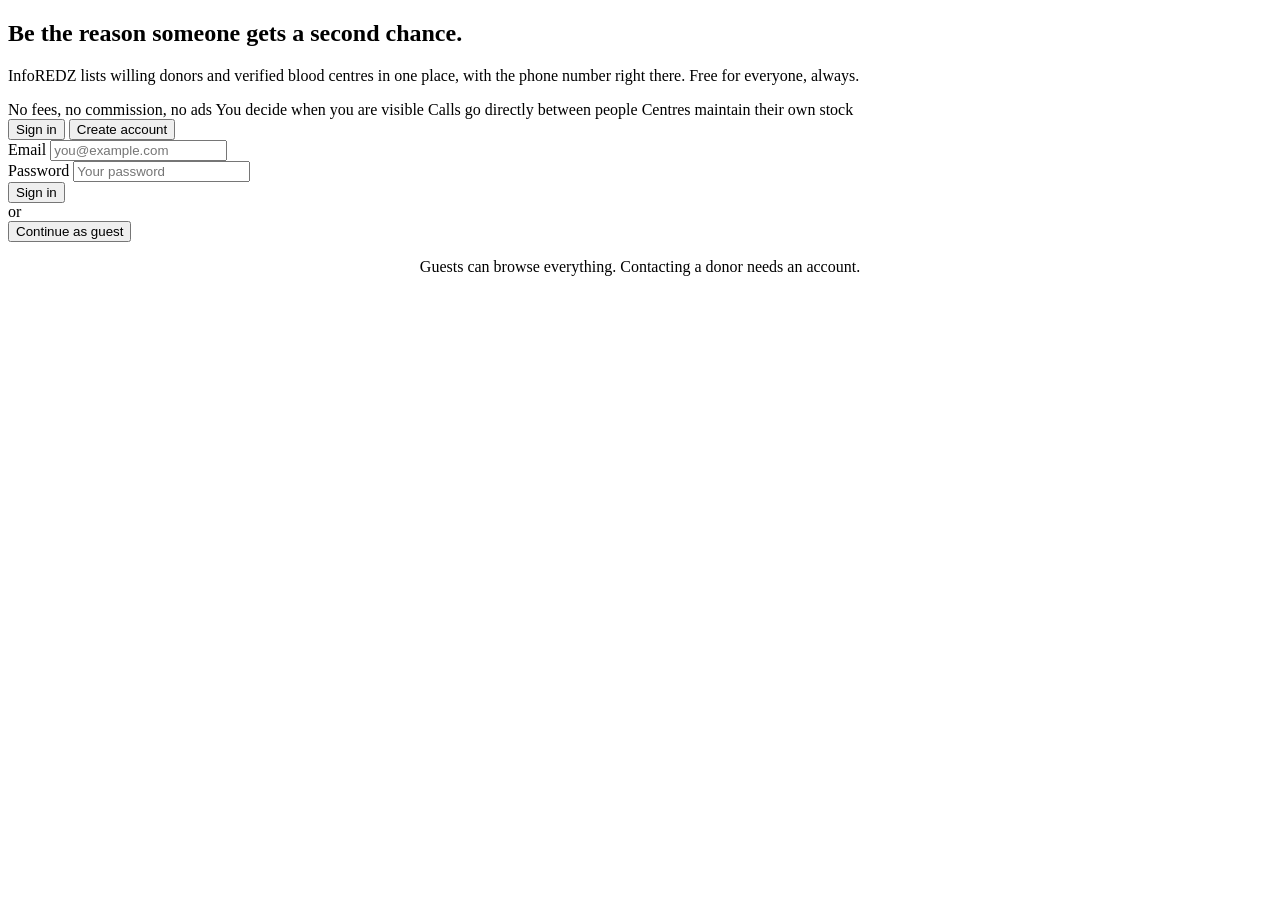
==== auth.html @ 93af7ad4 "Update auth.html" ====
<!doctype html>
<html lang="en">
<head>
  <meta charset="utf-8">
  <meta name="viewport" content="width=device-width, initial-scale=1, viewport-fit=cover">
  <meta name="theme-color" content="#CC0000">
  <link rel="preconnect" href="https://fonts.googleapis.com">
  <link rel="preconnect" href="https://fonts.gstatic.com" crossorigin>
  <link href="https://fonts.googleapis.com/css2?family=Poppins:wght@400;600;700;800;900&display=swap" rel="stylesheet">
  <link rel="stylesheet" href="style.css">
  <title>Sign in · InfoREDZ</title>
</head>
<body data-page="auth">

  <header class="site-header" id="siteHeader"></header>

  <main class="auth-grid">

    <aside class="auth-aside">
      <h1>Be the reason someone gets a second chance.</h1>
      <p>InfoREDZ lists willing donors and verified blood centres in one place, with the phone number right there. Free for everyone, always.</p>
      <div class="legend">
        <span><i style="background:#fff"></i>No fees, no commission, no ads</span>
        <span><i style="background:#fff"></i>You decide when you are visible</span>
        <span><i style="background:#fff"></i>Calls go directly between people</span>
        <span><i style="background:#fff"></i>Centres maintain their own stock</span>
      </div>
    </aside>

    <div class="auth-pane">
      <div class="auth-pane__inner">

        <div class="tabs" role="tablist">
          <button class="tabs__btn is-on" data-tab="login" role="tab">Sign in</button>
          <button class="tabs__btn" data-tab="register" role="tab">Create account</button>
        </div>

        <!-- ===== LOGIN ===== -->
        <section id="loginPane">
         

          <form id="loginForm" novalidate>
            <div class="field">
              <label for="loginEmail">Email</label>
              <input id="loginEmail" class="input" type="email" autocomplete="email" placeholder="you@example.com">
            </div>
            <div class="field">
              <label for="loginPassword">Password</label>
              <input id="loginPassword" class="input" type="password" autocomplete="current-password" placeholder="Your password">
            </div>
            <button class="btn btn--primary btn--block" type="submit">Sign in</button>
          </form>

          <div class="divider-or">or</div>
          <button class="btn btn--ghost btn--block" id="guestBtn">Continue as guest</button>
          <p class="hint" style="text-align:center">Guests can browse everything. Contacting a donor needs an account.</p>
        </section>

        <!-- ===== REGISTER ===== -->
        <section id="registerPane" hidden>
          <form id="registerForm" novalidate>
            <div class="role-picker">
              <button type="button" class="role-opt is-on" data-role="donor">
                <svg viewBox="0 0 24 24" width="26" height="26"><path fill="currentColor" d="M12 3s5.5 6 5.5 10a5.5 5.5 0 1 1-11 0C6.5 9 12 3 12 3z"/></svg>
                <div>I want to donate</div>
              </button>
              <button type="button" class="role-opt" data-role="blood_bank">
                <svg viewBox="0 0 24 24" width="26" height="26"><path fill="currentColor" d="M4 21V8l8-5 8 5v13h-6v-5h-4v5H4zm7-11h2v2h2v2h-2v2h-2v-2H9v-2h2v-2z"/></svg>
                <div>We are a centre</div>
              </button>
            </div>

            <div class="field">
              <label for="regName" id="regNameLabel">Full name</label>
              <input id="regName" class="input" autocomplete="name" placeholder="As it should appear on your card">
            </div>
            <div class="field">
              <label for="regEmail">Email</label>
              <input id="regEmail" class="input" type="email" autocomplete="email" placeholder="you@example.com">
            </div>
            <div class="field">
              <label for="regPassword">Password</label>
              <input id="regPassword" class="input" type="password" autocomplete="new-password" placeholder="At least 6 characters">
            </div>

            <div class="field" id="cityWrap" style="position:relative">
              <label for="regCity">City</label>
              <input id="regCity" class="input" placeholder="Start typing — Guntur, Vijayawada…" autocomplete="off">
              <p class="hint">Pick a suggestion or use your location so your pin lands in the right place.</p>
            </div>
            <button type="button" class="btn btn--ghost btn--block" id="gpsBtn" style="margin-bottom:16px">Use my location</button>

            <div id="donorFields">
              <div class="field-row">
                <div class="field">
                  <label for="regGroup">Blood group</label>
                  <select id="regGroup" class="input">
                    <option value="">Select</option>
                    <option>O+</option><option>O-</option><option>A+</option><option>A-</option>
                    <option>B+</option><option>B-</option><option>AB+</option><option>AB-</option>
                  </select>
                </div>
                <div class="field">
                  <label for="regGender">Gender</label>
                  <select id="regGender" class="input"><option>Male</option><option>Female</option><option>Other</option></select>
                </div>
              </div>
              <div class="field-row">
                <div class="field"><label for="regAge">Age</label><input id="regAge" class="input" type="number" min="18" max="65" placeholder="18-65"></div>
                <div class="field"><label for="regWeight">Weight (kg)</label><input id="regWeight" class="input" type="number" min="45" placeholder="50+"></div>
              </div>
              <div class="field">
                <label for="regLast">Last donated</label>
                <select id="regLast" class="input">
                  <option>Never</option><option>Less than 3 months ago</option>
                  <option>3-6 months ago</option><option>More than 6 months ago</option>
                </select>
              </div>
              <div class="field">
                <label for="regPhone">Phone number</label>
                <input id="regPhone" class="input" inputmode="numeric" autocomplete="tel" placeholder="10-digit mobile">
                <p class="hint">This is the number people will call. It is only shown to signed-in users.</p>
              </div>
            </div>

            <div id="bankFields" hidden>
              <div class="field"><label for="regBankName">Centre name</label><input id="regBankName" class="input" placeholder="Registered name of the blood bank"></div>
              <div class="field"><label for="regBankAddress">Address</label><textarea id="regBankAddress" class="input" placeholder="Street, landmark"></textarea></div>
              <div class="field-row">
                <div class="field"><label for="regBankPhone">Phone</label><input id="regBankPhone" class="input" inputmode="numeric" placeholder="Landline or mobile"></div>
                <div class="field"><label for="regTiming">Timing</label><input id="regTiming" class="input" placeholder="9 AM - 9 PM"></div>
              </div>
            </div>

            <label class="check"><input type="checkbox" id="regTerms">
              <span>I agree to the terms of use and privacy policy, and confirm the details above are correct.</span></label>

            <button class="btn btn--primary btn--block" type="submit">Create account</button>
          </form>
        </section>

      </div>
    </div>
  </main>

  <script src="core.js"></script>
  <script src="pages.js"></script>
</body>
</html>
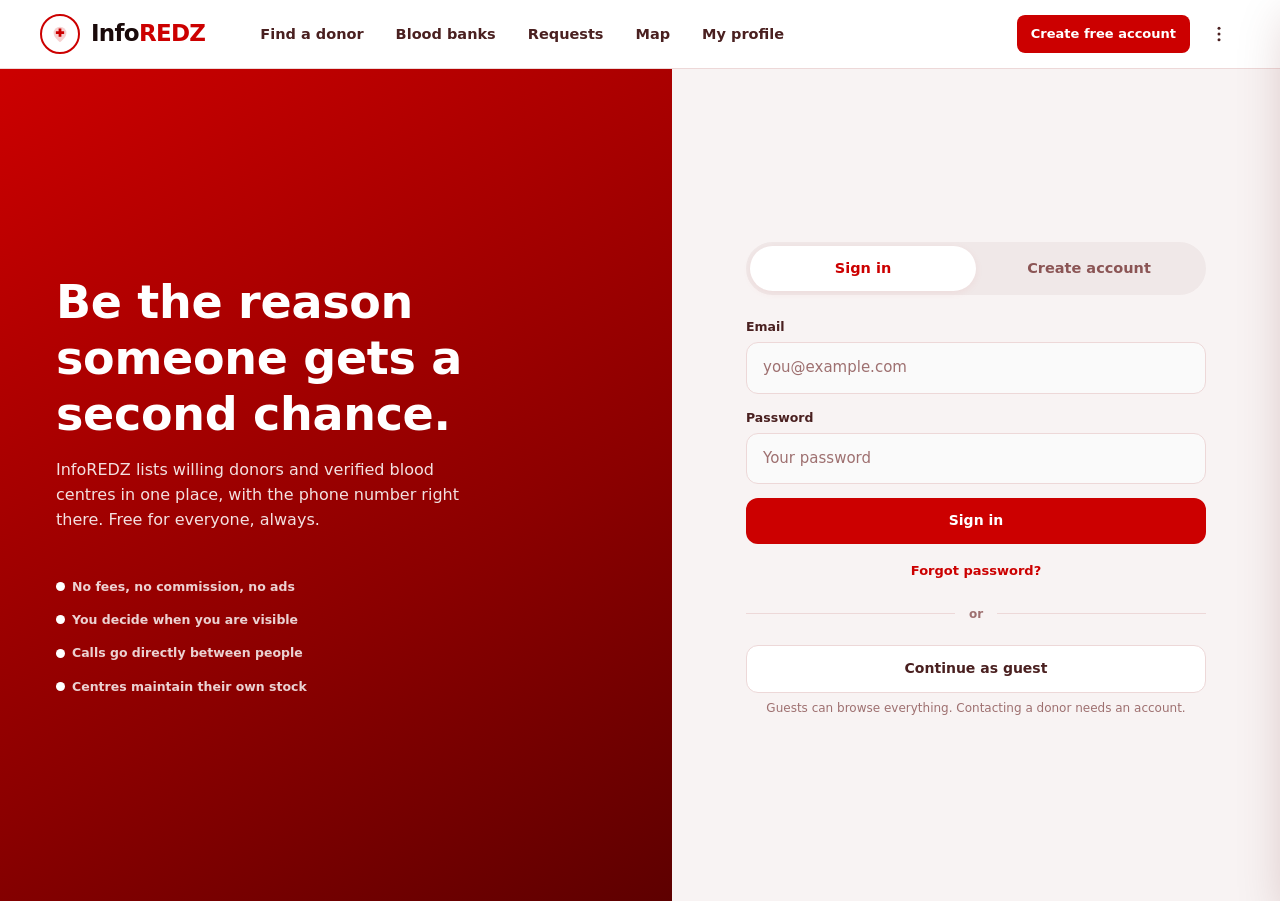
==== commit f58cf0db: "adding forgot password" ====
--- a/auth.html
+++ b/auth.html
@@ -48,8 +48,57 @@
               <label for="loginPassword">Password</label>
               <input id="loginPassword" class="input" type="password" autocomplete="current-password" placeholder="Your password">
             </div>
-            <button class="btn btn--primary btn--block" type="submit">Sign in</button>
+                       <button class="btn btn--primary btn--block" type="submit">Sign in</button>
+            <p style="text-align:center;margin-top:14px">
+              <button type="button" class="link-btn" id="forgotBtn">Forgot password?</button>
+            </p>
           </form>
+                  <!-- ===== FORGOT PASSWORD ===== -->
+        <section id="forgotPane" hidden>
+          <h3 style="margin-bottom:6px">Reset your password</h3>
+
+          <!-- Step 1: Email -->
+          <div id="fpStep1">
+            <p style="font-size:13.5px;color:var(--ink-mid);margin-bottom:16px">Enter the email you registered with and we will send a 6-digit OTP.</p>
+            <div class="field">
+              <label for="fpEmail">Email</label>
+              <input id="fpEmail" class="input" type="email" placeholder="you@example.com">
+            </div>
+            <button class="btn btn--primary btn--block" id="fpSendOtp">Send OTP</button>
+            <p style="text-align:center;margin-top:12px">
+              <button type="button" class="link-btn" id="fpBackToLogin">Back to sign in</button>
+            </p>
+          </div>
+
+          <!-- Step 2: OTP -->
+          <div id="fpStep2" hidden>
+            <p style="font-size:13.5px;color:var(--ink-mid);margin-bottom:16px">Enter the 6-digit OTP sent to <b id="fpEmailDisplay"></b></p>
+            <div class="field">
+              <label for="fpOtp">OTP</label>
+              <input id="fpOtp" class="input" type="text" inputmode="numeric" maxlength="6" placeholder="6-digit code">
+            </div>
+            <button class="btn btn--primary btn--block" id="fpVerifyOtp">Verify OTP</button>
+            <p style="text-align:center;margin-top:12px">
+              <button type="button" class="link-btn" id="fpResendOtp">Resend OTP</button>
+            </p>
+          </div>
+
+          <!-- Step 3: New Password -->
+          <div id="fpStep3" hidden>
+            <p style="font-size:13.5px;color:var(--ink-mid);margin-bottom:16px">OTP verified. Enter your new password.</p>
+            <div class="field">
+              <label for="fpNewPw">New password</label>
+              <input id="fpNewPw" class="input" type="password" placeholder="At least 6 characters">
+            </div>
+            <div class="field">
+              <label for="fpConfirmPw">Confirm password</label>
+              <input id="fpConfirmPw" class="input" type="password" placeholder="Same as above">
+            </div>
+            <button class="btn btn--primary btn--block" id="fpSetPw">Set new password</button>
+          </div>
+        </section>
+
+        <!-- ===== DIVIDER ===== -->
 
           <div class="divider-or">or</div>
           <button class="btn btn--ghost btn--block" id="guestBtn">Continue as guest</button>
--- a/style.css
+++ b/style.css
@@ -0,0 +1,577 @@
+/* ============================================================
+   InfoREDZ — style.css
+   A website, not an app shell. Full-bleed sections, a real
+   header with a drawer on small screens, and a proper footer.
+   Palette and type carry over from the Flutter app.
+   ============================================================ */
+
+/* ---------- 1. TOKENS ---------- */
+:root {
+  --rose:        #CC0000;
+  --rose-dark:   #8B0000;
+  --rose-deep:   #5E0000;
+  --rose-light:  #FF6666;
+  --rose-pale:   #FFF0F0;
+  --rose-soft:   #FFE4E4;
+
+  --white:       #FFFFFF;
+  --off-white:   #FAFAFA;
+  --bg-page:     #F8F3F3;
+  --bg-card2:    #F0E8E8;
+
+  --ink-dark:    #1A0A0A;
+  --ink-mid:     #4A2020;
+  --ink-light:   #8B5555;
+  --text-body:   #2D1515;
+  --text-muted:  #9E7070;
+
+  --divider:     #EDD8D8;
+  --shadow-sm:   0 2px 8px rgba(204, 0, 0, .06);
+  --shadow-md:   0 8px 24px rgba(204, 0, 0, .10);
+  --shadow-lg:   0 18px 48px rgba(90, 0, 0, .20);
+
+  --success:     #1E8A4A;
+  --success-bg:  #EAF7EF;
+  --warning:     #D97706;
+  --warning-bg:  #FFF7ED;
+  --danger:      #DC2626;
+  --danger-bg:   #FEF2F2;
+  --blue:        #1D4ED8;
+
+  --r-sm: 8px; --r-md: 12px; --r-lg: 16px; --r-xl: 22px; --r-pill: 999px;
+
+  --gutter: 18px;
+  --maxw: 1400px;
+  --hdr-h: 68px;
+  --ease: cubic-bezier(.22, .61, .36, 1);
+}
+
+/* ---------- 2. RESET ---------- */
+*, *::before, *::after { box-sizing: border-box; }
+html { -webkit-text-size-adjust: 100%; scroll-behavior: smooth; }
+body {
+  margin: 0;
+  font-family: Poppins, 'Segoe UI', system-ui, -apple-system, sans-serif;
+  color: var(--text-body);
+  background: var(--bg-page);
+  line-height: 1.55;
+  -webkit-font-smoothing: antialiased;
+  overflow-x: hidden;
+}
+img { max-width: 100%; display: block; }
+button, input, select, textarea { font: inherit; color: inherit; }
+button { cursor: pointer; border: 0; background: none; }
+a { color: inherit; text-decoration: none; }
+ul, ol { margin: 0; padding: 0; }
+h1, h2, h3, h4 { margin: 0; color: var(--ink-dark); line-height: 1.22; letter-spacing: -.3px; }
+h1 { font-size: clamp(28px, 4vw, 46px); font-weight: 900; }
+h2 { font-size: clamp(21px, 2.4vw, 30px); font-weight: 900; }
+h3 { font-size: 17px; font-weight: 800; }
+p  { margin: 0 0 10px; }
+.no-scroll { overflow: hidden; }
+:focus-visible { outline: 3px solid var(--rose-light); outline-offset: 2px; border-radius: 6px; }
+.sr-only { position: absolute; width: 1px; height: 1px; padding: 0; margin: -1px; overflow: hidden; clip: rect(0 0 0 0); white-space: nowrap; border: 0; }
+
+/* ---------- 3. LAYOUT PRIMITIVES ---------- */
+.container {
+  width: 100%;
+  max-width: var(--maxw);
+  margin: 0 auto;
+  padding: 0 var(--gutter);
+}
+.section { padding: 20px 0 40px; }
+.section--tight { padding: 26px 0; }
+.band { width: 100%; }
+.band--pale { background: var(--rose-pale); }
+.band--white { background: var(--white); border-block: 1px solid var(--divider); }
+
+.section-head { margin-bottom: 22px; display: flex; align-items: flex-end; justify-content: space-between; gap: 16px; flex-wrap: wrap; }
+.section-head__eyebrow { font-size: 11.5px; font-weight: 800; letter-spacing: 1.4px; text-transform: uppercase; color: var(--rose); margin-bottom: 7px; display: flex; align-items: center; gap: 7px; }
+.section-head p { font-size: 14.5px; color: var(--text-muted); margin: 7px 0 0; max-width: 62ch; }
+
+/* ---------- 4. HEADER ---------- */
+.site-header {
+  position: sticky; top: 0; z-index: 60;
+  background: rgba(255, 255, 255, .95);
+  backdrop-filter: blur(12px);
+  border-bottom: 1px solid var(--divider);
+}
+.site-header__inner { height: var(--hdr-h); display: flex; align-items: center; gap: 14px; }
+.brand { display: flex; align-items: center; gap: 11px; flex: none; }
+.brand__logo {
+  width: 40px; height: 40px; border-radius: 50%;
+  display: grid; place-items: center;
+  border: 2.5px solid var(--rose); color: var(--rose); background: var(--white);
+}
+.brand__word { font-size: 23px; font-weight: 900; color: var(--ink-dark); letter-spacing: -.7px; }
+.brand__word em { font-style: normal; color: var(--rose); }
+
+.mainnav { display: none; margin-left: 26px; }
+.mainnav a {
+  padding: 9px 15px; border-radius: var(--r-pill);
+  font-size: 14.5px; font-weight: 700; color: var(--ink-mid);
+  transition: background .18s var(--ease), color .18s var(--ease);
+}
+.mainnav a:hover { background: var(--rose-pale); color: var(--rose); }
+.mainnav a.is-active { background: var(--rose); color: #fff; }
+
+.header-actions { margin-left: auto; display: flex; align-items: center; gap: 8px; }
+.icon-btn { width: 42px; height: 42px; border-radius: 50%; display: grid; place-items: center; color: var(--ink-mid); transition: background .18s var(--ease); }
+.icon-btn:hover { background: var(--rose-pale); color: var(--rose); }
+.header-cta { display: none; }
+
+.burger { width: 44px; height: 44px; display: grid; place-items: center; }
+.burger span { display: block; width: 21px; height: 2.5px; background: var(--ink-dark); border-radius: 2px; position: relative; transition: background .18s; }
+.burger span::before, .burger span::after { content: ''; position: absolute; left: 0; width: 21px; height: 2.5px; background: var(--ink-dark); border-radius: 2px; transition: transform .24s var(--ease), top .18s var(--ease); }
+.burger span::before { top: -7px; }
+.burger span::after { top: 7px; }
+.drawer-open .burger span { background: transparent; }
+.drawer-open .burger span::before { top: 0; transform: rotate(45deg); }
+.drawer-open .burger span::after { top: 0; transform: rotate(-45deg); }
+
+/* ---------- 5. DRAWER ---------- */
+.drawer-scrim { position: fixed; inset: 0; z-index: 70; background: rgba(26, 10, 10, .5); opacity: 0; pointer-events: none; transition: opacity .26s var(--ease); }
+.drawer-open .drawer-scrim { opacity: 1; pointer-events: auto; }
+.drawer {
+  position: fixed; z-index: 75; top: 0; right: 0; bottom: 0;
+  width: min(84vw, 340px);
+  background: var(--white);
+  transform: translateX(102%);
+  transition: transform .3s var(--ease);
+  display: flex; flex-direction: column;
+  box-shadow: var(--shadow-lg);
+  overflow-y: auto;
+}
+.drawer-open .drawer { transform: none; }
+.drawer__head { padding: 20px 22px 16px; border-bottom: 1px solid var(--divider); }
+.drawer__who { font-size: 12.5px; color: var(--text-muted); font-weight: 600; }
+.drawer__name { font-size: 17px; font-weight: 800; color: var(--ink-dark); }
+.drawer__nav { padding: 12px 14px; }
+.drawer__nav a { display: flex; align-items: center; gap: 13px; padding: 14px; border-radius: var(--r-md); font-size: 15.5px; font-weight: 700; color: var(--ink-mid); }
+.drawer__nav a svg { color: var(--ink-light); flex: none; }
+.drawer__nav a.is-active { background: var(--rose-pale); color: var(--rose); }
+.drawer__nav a.is-active svg { color: var(--rose); }
+.drawer__sep { height: 1px; background: var(--divider); margin: 10px 14px; }
+.drawer__foot { margin-top: auto; padding: 18px 22px 26px; }
+.drawer__foot .btn { width: 100%; }
+.drawer__mini { display: flex; flex-wrap: wrap; gap: 6px 16px; font-size: 12px; color: var(--text-muted); margin-top: 16px; }
+
+/* ---------- 6. TICKER ---------- */
+.ticker { background: var(--rose-deep); color: #fff; overflow: hidden; font-size: 12.5px; font-weight: 600; padding: 9px 0; }
+.ticker__track { display: inline-flex; gap: 40px; white-space: nowrap; padding-left: 100%; animation: tick 30s linear infinite; }
+@keyframes tick { to { transform: translateX(-100%); } }
+
+/* ---------- 7. HERO ---------- */
+.hero {
+  background:
+    radial-gradient(900px 420px at 88% -10%, rgba(255,102,102,.34), transparent 60%),
+    linear-gradient(135deg, var(--rose) 0%, var(--rose-dark) 62%, var(--rose-deep) 100%);
+  color: #fff; position: relative; overflow: hidden;
+}
+.hero::after {
+  content: ''; position: absolute; inset: 0; opacity: .09; pointer-events: none;
+  background-image: url("data:image/svg+xml,%3Csvg xmlns='http://www.w3.org/2000/svg' viewBox='0 0 600 120'%3E%3Cpath d='M0 60h90l16-40 18 80 18-40h74l16-40 18 80 18-40h74l16-40 18 80 18-40h206' fill='none' stroke='%23fff' stroke-width='3'/%3E%3C/svg%3E");
+  background-size: 600px 120px;
+}
+.hero__inner { position: relative; z-index: 1; padding-block: 26px 24px; }
+.hero__grid { display: grid; gap: 22px; align-items: center; }
+.hero__copy { min-width: 0; }
+.hero__kicker { font-size: 11.5px; font-weight: 700; letter-spacing: 1.3px; text-transform: uppercase; opacity: .82; margin-bottom: 7px; }
+.hero h1 { color: #fff; font-size: clamp(23px, 3vw, 36px); max-width: 22ch; }
+.hero__sub { font-size: 14.5px; opacity: .9; max-width: 60ch; margin: 9px 0 0; }
+.hero__actions { display: flex; flex-wrap: wrap; gap: 10px; margin-top: 18px; }
+
+.hero__stats {
+  display: grid; grid-template-columns: repeat(2, 1fr); gap: 12px;
+  background: rgba(255,255,255,.12);
+  border: 1px solid rgba(255,255,255,.22);
+  border-radius: var(--r-lg);
+  padding: 16px 18px;
+}
+.hero__stat { min-width: 0; }
+.hero__num { font-size: 26px; font-weight: 900; line-height: 1.05; }
+.hero__lbl { font-size: 11px; font-weight: 600; opacity: .8; letter-spacing: .3px; }
+
+.btn-hero { background: #fff; color: var(--rose); padding: 11px 22px; border-radius: var(--r-pill); font-size: 14.5px; font-weight: 800; display: inline-flex; align-items: center; gap: 9px; transition: transform .16s var(--ease), box-shadow .2s var(--ease), background .18s; }
+.btn-hero:hover { transform: translateY(-2px); box-shadow: 0 10px 26px rgba(0,0,0,.24); }
+.btn-hero--ghost { background: rgba(255,255,255,.14); color: #fff; border: 1.5px solid rgba(255,255,255,.42); }
+.btn-hero--ghost:hover { background: rgba(255,255,255,.24); }
+
+/* ---------- 8. TOOLBAR ---------- */
+.toolbar { background: var(--white); border-bottom: 1px solid var(--divider); position: sticky; top: var(--hdr-h); z-index: 40; }
+.toolbar__inner { padding-block: 14px 8px; }
+.toolbar__row { display: flex; gap: 12px; align-items: center; flex-wrap: wrap; }
+
+.search { position: relative; flex: 1 1 300px; min-width: 0; }
+.search__icon { position: absolute; left: 15px; top: 50%; transform: translateY(-50%); color: var(--text-muted); pointer-events: none; }
+.search .input { padding-left: 44px; border-radius: var(--r-md); background: var(--off-white); }
+.search__clear { position: absolute; right: 9px; top: 50%; transform: translateY(-50%); width: 30px; height: 30px; border-radius: 50%; display: grid; place-items: center; color: var(--text-muted); }
+.search__clear:hover { background: var(--rose-pale); color: var(--rose); }
+
+.chips { display: flex; gap: 8px; overflow-x: auto; padding: 10px 0 2px; scrollbar-width: none; -webkit-overflow-scrolling: touch; }
+.chips::-webkit-scrollbar { display: none; }
+.chip { flex: none; padding: 8px 15px; border-radius: var(--r-pill); background: var(--white); border: 1.5px solid var(--divider); font-size: 13.5px; font-weight: 700; color: var(--ink-mid); transition: all .16s var(--ease); white-space: nowrap; }
+.chip:hover { border-color: var(--rose-light); color: var(--rose); }
+.chip.is-on { background: var(--rose); border-color: var(--rose); color: #fff; }
+.chip--toggle.is-on { background: var(--success); border-color: var(--success); }
+
+.result-line { display: flex; align-items: center; justify-content: space-between; gap: 14px; flex-wrap: wrap; margin-bottom: 14px; }
+.result-line__n { font-size: 14px; font-weight: 700; color: var(--ink-mid); }
+
+/* ---------- 9. FORMS ---------- */
+.field { margin-bottom: 14px; }
+.field > label { display: block; font-size: 12.5px; font-weight: 700; color: var(--ink-mid); margin-bottom: 6px; }
+.input { width: 100%; padding: 13px 16px; background: var(--off-white); border: 1.5px solid var(--divider); border-radius: var(--r-md); font-size: 15px; color: var(--text-body); transition: border-color .18s var(--ease), background .18s var(--ease); }
+.input::placeholder { color: var(--text-muted); }
+.input:focus { outline: none; border-color: var(--rose); background: var(--white); }
+select.input { appearance: none; background-image: linear-gradient(45deg, transparent 50%, var(--ink-light) 50%), linear-gradient(135deg, var(--ink-light) 50%, transparent 50%); background-position: right 19px center, right 14px center; background-size: 5px 5px, 5px 5px; background-repeat: no-repeat; padding-right: 36px; }
+textarea.input { resize: vertical; min-height: 88px; }
+.field-row { display: grid; grid-template-columns: 1fr 1fr; gap: 12px; }
+.hint { font-size: 12px; color: var(--text-muted); margin-top: 6px; }
+
+.check { display: flex; gap: 11px; align-items: flex-start; font-size: 13.5px; color: var(--ink-mid); margin-bottom: 12px; cursor: pointer; }
+.check input { width: 18px; height: 18px; accent-color: var(--rose); flex: none; margin-top: 2px; }
+
+.switch { position: relative; width: 50px; height: 29px; flex: none; }
+.switch input { position: absolute; opacity: 0; width: 100%; height: 100%; margin: 0; cursor: pointer; z-index: 2; }
+.switch__track { position: absolute; inset: 0; background: var(--bg-card2); border-radius: var(--r-pill); transition: background .22s var(--ease); }
+.switch__thumb { position: absolute; top: 3px; left: 3px; width: 23px; height: 23px; border-radius: 50%; background: #fff; box-shadow: 0 2px 6px rgba(0,0,0,.22); transition: transform .22s var(--ease); }
+.switch input:checked ~ .switch__track { background: var(--success); }
+.switch input:checked ~ .switch__thumb { transform: translateX(21px); }
+
+/* ---------- 10. BUTTONS ---------- */
+.btn { display: inline-flex; align-items: center; justify-content: center; gap: 8px; padding: 12px 20px; border-radius: var(--r-md); font-size: 14px; font-weight: 700; transition: transform .12s var(--ease), box-shadow .2s var(--ease), background .18s var(--ease), color .18s var(--ease), border-color .18s var(--ease); }
+.btn:active { transform: scale(.98); }
+.btn:disabled { opacity: .55; pointer-events: none; }
+.btn--primary { background: var(--rose); color: #fff; }
+.btn--primary:hover { background: var(--rose-dark); box-shadow: var(--shadow-md); }
+.btn--danger { background: var(--danger); color: #fff; }
+.btn--ghost { background: var(--white); color: var(--ink-mid); border: 1.5px solid var(--divider); }
+.btn--ghost:hover { border-color: var(--rose); color: var(--rose); }
+.btn--outline { background: transparent; color: var(--rose); border: 1.5px solid var(--rose); }
+.btn--outline:hover { background: var(--rose-pale); }
+.btn--green { background: var(--white); color: var(--success); border: 1.5px solid var(--success); }
+.btn--green:hover { background: var(--success-bg); }
+.btn--block { width: 100%; }
+.btn--sm { padding: 9px 14px; font-size: 13px; border-radius: var(--r-sm); }
+
+/* ---------- 11. GRID + CARD BASE ---------- */
+.grid { display: grid; gap: 18px; grid-template-columns: repeat(auto-fill, minmax(min(100%, 340px), 1fr)); }
+.grid--wide { grid-template-columns: repeat(auto-fill, minmax(min(100%, 420px), 1fr)); }
+.grid--half { grid-template-columns: repeat(auto-fill, minmax(min(100%, 480px), 1fr)); }
+.span-all { grid-column: 1 / -1; }
+
+.card { background: var(--white); border: 1px solid var(--divider); border-radius: var(--r-lg); box-shadow: var(--shadow-sm); overflow: hidden; }
+.card__pad { padding: 22px; }
+.card--tap { cursor: pointer; transition: transform .18s var(--ease), box-shadow .22s var(--ease), border-color .18s var(--ease); }
+.card--tap:hover { transform: translateY(-3px); box-shadow: var(--shadow-md); border-color: var(--rose-soft); }
+.card--tap:active { transform: translateY(-1px); }
+.card--tap:focus-visible { outline: 3px solid var(--rose-light); outline-offset: 3px; }
+
+/* ---------- 12. DONOR CARD ---------- */
+.dcard { padding: 20px; display: flex; flex-direction: column; height: 100%; }
+.dcard__head { display: flex; gap: 14px; align-items: flex-start; }
+.dcard__avatar { width: 56px; height: 56px; flex: none; border-radius: 50%; background: var(--rose-pale); border: 2px solid var(--rose-soft); display: grid; place-items: center; font-weight: 900; font-size: 18px; color: var(--rose); position: relative; }
+.dcard__dot { position: absolute; right: 0; bottom: 0; width: 14px; height: 14px; border-radius: 50%; border: 3px solid #fff; background: var(--text-muted); }
+.dcard__dot--on { background: var(--success); }
+.dcard__id { flex: 1; min-width: 0; }
+.dcard__name { font-size: 18px; font-weight: 800; color: var(--ink-dark); margin: 0 0 4px; }
+.dcard__meta { display: flex; flex-wrap: wrap; gap: 4px 14px; font-size: 13px; color: var(--ink-light); font-weight: 600; }
+.dcard__meta span { display: inline-flex; align-items: center; gap: 5px; }
+.dcard__tags { display: flex; flex-wrap: wrap; gap: 7px; margin-top: 16px; }
+.dcard__actions { display: flex; gap: 10px; margin-top: 18px; padding-top: 16px; border-top: 1px solid var(--divider); }
+.dcard__actions .btn { flex: 1; }
+
+.bbadge { display: inline-grid; place-items: center; min-width: 48px; height: 34px; padding: 0 10px; background: linear-gradient(135deg, var(--rose), var(--rose-dark)); color: #fff; font-size: 15px; font-weight: 900; border-radius: var(--r-sm); flex: none; }
+.bbadge--lg { min-width: 62px; height: 46px; font-size: 19px; border-radius: var(--r-md); }
+.bbadge--sm { min-width: 38px; height: 27px; font-size: 12px; }
+
+.tag { display: inline-flex; align-items: center; gap: 6px; padding: 5px 11px; border-radius: var(--r-pill); font-size: 11.5px; font-weight: 700; background: var(--bg-card2); color: var(--ink-light); }
+.tag--ok   { background: var(--success-bg); color: var(--success); }
+.tag--warn { background: var(--warning-bg); color: var(--warning); }
+.tag--bad  { background: var(--danger-bg);  color: var(--danger); }
+.tag--info { background: var(--rose-pale);  color: var(--rose); }
+.tag__dot { width: 7px; height: 7px; border-radius: 50%; background: currentColor; }
+
+/* ---------- 13. BANK CARD ---------- */
+.bcard { display: flex; flex-direction: column; height: 100%; }
+.bcard__head { display: flex; gap: 14px; padding: 20px; background: var(--rose-pale); align-items: flex-start; }
+.bcard__icon { width: 50px; height: 50px; flex: none; border-radius: var(--r-md); background: var(--rose-soft); color: var(--rose); display: grid; place-items: center; }
+.bcard__id { flex: 1; min-width: 0; }
+.bcard__name { font-size: 17px; font-weight: 800; color: var(--ink-dark); margin: 0 0 4px; }
+.bcard__sub { font-size: 13px; color: var(--ink-light); font-weight: 600; display: flex; flex-wrap: wrap; gap: 3px 14px; }
+.bcard__sub span { display: inline-flex; align-items: center; gap: 5px; }
+.bcard__right { flex: none; text-align: right; }
+.bcard__rating { font-size: 13px; font-weight: 800; color: var(--warning); margin-top: 8px; display: inline-flex; align-items: center; gap: 4px; }
+.bcard__body { padding: 18px 20px 20px; display: flex; flex-direction: column; flex: 1; }
+.bcard__total { font-size: 12px; color: var(--text-muted); margin: 12px 0 0; }
+.bcard__foot { display: flex; gap: 10px; margin-top: auto; padding-top: 16px; }
+.bcard__foot .btn { flex: 1; }
+
+.stock-grid { display: grid; grid-template-columns: repeat(4, 1fr); gap: 8px; }
+.stock-chip { border: 1.5px solid var(--divider); border-radius: var(--r-md); padding: 10px 4px; text-align: center; background: var(--off-white); }
+.stock-chip__g { display: block; font-size: 11.5px; font-weight: 700; color: var(--ink-light); }
+.stock-chip__n { display: block; font-size: 19px; font-weight: 900; color: var(--text-muted); line-height: 1.25; }
+.stock-chip--good { background: var(--success-bg); border-color: #C9E9D6; }
+.stock-chip--good .stock-chip__n { color: var(--success); }
+.stock-chip--low { background: var(--warning-bg); border-color: #F5DEBB; }
+.stock-chip--low .stock-chip__n { color: var(--warning); }
+
+.legend { display: flex; flex-wrap: wrap; gap: 8px 22px; font-size: 12.5px; font-weight: 600; color: var(--ink-light); }
+.legend span { display: inline-flex; align-items: center; gap: 7px; }
+.legend i { width: 9px; height: 9px; border-radius: 50%; display: inline-block; }
+
+/* ---------- 14. REQUEST CARD ---------- */
+.rcard { padding: 20px; display: flex; flex-direction: column; height: 100%; border-left: 5px solid var(--divider); }
+.rcard--critical { border-left-color: var(--danger); }
+.rcard--urgent   { border-left-color: var(--warning); }
+.rcard--normal   { border-left-color: var(--success); }
+.rcard--done     { border-left-color: var(--text-muted); opacity: .66; }
+.rcard__head { display: flex; gap: 14px; align-items: flex-start; }
+.rcard__t { font-size: 17px; font-weight: 800; color: var(--ink-dark); }
+.rcard__u { font-size: 13px; color: var(--ink-light); font-weight: 600; margin-top: 2px; }
+.rcard__note { font-size: 13.5px; color: var(--ink-mid); background: var(--off-white); border-radius: var(--r-sm); padding: 11px 13px; margin-top: 14px; }
+.rcard__match { font-size: 13px; font-weight: 700; color: var(--rose); margin-top: 14px; display: inline-flex; align-items: center; gap: 7px; background: var(--rose-pale); padding: 8px 12px; border-radius: var(--r-sm); }
+.rcard__foot { display: flex; gap: 10px; margin-top: auto; padding-top: 18px; }
+.rcard__foot .btn { flex: 1; }
+
+/* ---------- 15. FEATURE CARD ---------- */
+.feature { padding: 26px; display: flex; flex-direction: column; height: 100%; }
+.feature__mark { width: 48px; height: 48px; border-radius: var(--r-md); background: var(--rose-pale); color: var(--rose); display: grid; place-items: center; margin-bottom: 16px; }
+.feature h3 { font-size: 18px; margin-bottom: 8px; }
+.feature p { font-size: 14px; color: var(--ink-mid); margin: 0 0 18px; }
+.feature .btn { margin-top: auto; align-self: flex-start; }
+
+/* ---------- 16. SHEETS ---------- */
+.sheet-backdrop { position: fixed; inset: 0; z-index: 90; background: rgba(26, 10, 10, .5); display: flex; align-items: flex-end; justify-content: center; opacity: 0; transition: opacity .22s var(--ease); backdrop-filter: blur(3px); }
+.sheet-backdrop.is-in { opacity: 1; }
+.sheet { width: 100%; max-width: 560px; background: var(--white); border-radius: var(--r-xl) var(--r-xl) 0 0; padding: 12px 22px calc(24px + env(safe-area-inset-bottom)); max-height: 90dvh; overflow-y: auto; transform: translateY(24px); transition: transform .28s var(--ease); box-shadow: 0 -14px 46px rgba(0,0,0,.24); }
+.sheet-backdrop.is-in .sheet { transform: none; }
+.sheet__grip { width: 44px; height: 4px; border-radius: 3px; background: var(--divider); margin: 3px auto 16px; }
+.sheet__title { font-size: 20px; font-weight: 900; margin: 0 0 14px; }
+.sheet__text { font-size: 14.5px; color: var(--ink-mid); line-height: 1.65; }
+.sheet__text--muted { color: var(--text-muted); font-size: 13px; }
+.sheet__actions { display: flex; gap: 10px; margin-top: 22px; }
+.sheet__actions .btn { flex: 1; }
+
+.menu-list { display: flex; flex-direction: column; }
+.menu-list__item { text-align: left; padding: 15px 4px; font-size: 15px; font-weight: 600; color: var(--text-body); border-bottom: 1px solid var(--divider); }
+.menu-list__item:last-child { border-bottom: 0; color: var(--rose); font-weight: 700; }
+.menu-list__item:hover { color: var(--rose); }
+
+.steps { padding-left: 20px; font-size: 14px; color: var(--ink-mid); line-height: 1.7; }
+.steps li { margin-bottom: 9px; }
+.steps b { color: var(--ink-dark); }
+
+.kv { display: flex; justify-content: space-between; gap: 14px; padding: 13px 0; border-bottom: 1px solid var(--divider); font-size: 14.5px; }
+.kv:last-child { border-bottom: 0; }
+.kv > span:first-child { color: var(--ink-light); font-weight: 600; display: inline-flex; align-items: center; gap: 9px; flex: none; }
+.kv > *:last-child { font-weight: 700; color: var(--ink-dark); text-align: right; }
+.kv a { color: var(--rose); }
+
+.compat-grid { display: flex; flex-wrap: wrap; gap: 7px; margin-top: 10px; }
+
+.el-result { margin-top: 16px; padding: 16px; border-radius: var(--r-md); font-size: 13.5px; }
+.el-result b { display: block; font-size: 15.5px; margin-bottom: 7px; }
+.el-result ul { padding-left: 18px; }
+.el-result li { margin-bottom: 5px; }
+.el-result--yes { background: var(--success-bg); color: var(--success); }
+.el-result--no  { background: var(--warning-bg); color: #8A4B00; }
+
+/* ---------- 17. TOASTS ---------- */
+.toast-host { position: fixed; z-index: 120; left: 50%; transform: translateX(-50%); bottom: 26px; display: flex; flex-direction: column; gap: 9px; width: min(92vw, 440px); pointer-events: none; }
+.toast { display: flex; align-items: center; gap: 11px; background: var(--ink-dark); color: #fff; padding: 13px 17px; border-radius: var(--r-md); font-size: 13.5px; font-weight: 600; box-shadow: var(--shadow-lg); opacity: 0; transform: translateY(12px); transition: opacity .24s var(--ease), transform .24s var(--ease); }
+.toast.is-in { opacity: 1; transform: none; }
+.toast__dot { width: 8px; height: 8px; border-radius: 50%; background: var(--rose-light); flex: none; }
+.toast--success .toast__dot { background: #4ADE80; }
+.toast--error .toast__dot { background: #F87171; }
+
+/* ---------- 18. SKELETON / EMPTY ---------- */
+.skel-card { height: 210px; border-radius: var(--r-lg); background: linear-gradient(100deg, #F3E9E9 30%, #FBF5F5 50%, #F3E9E9 70%); background-size: 220% 100%; animation: shimmer 1.4s infinite linear; }
+@keyframes shimmer { to { background-position: -120% 0; } }
+.empty { grid-column: 1 / -1; text-align: center; padding: 60px 20px; }
+.empty__mark { width: 72px; height: 72px; margin: 0 auto 16px; border-radius: 50%; background: var(--rose-pale); color: var(--rose); display: grid; place-items: center; }
+.empty h3 { font-size: 18px; margin-bottom: 8px; }
+.empty p { font-size: 14px; color: var(--text-muted); max-width: 380px; margin: 0 auto 18px; }
+
+/* ---------- 19. SPLASH ---------- */
+.splash { position: fixed; inset: 0; z-index: 200; background: linear-gradient(150deg, #fff 0%, var(--rose-pale) 100%); display: grid; place-items: center; overflow: hidden; }
+.splash__ecg { position: absolute; inset: 0; opacity: .12; color: var(--rose); }
+.splash__inner { position: relative; text-align: center; padding: 0 20px; }
+.splash__logo { width: 100px; height: 100px; margin: 0 auto 22px; border-radius: 50%; border: 3px solid var(--rose); color: var(--rose); background: #fff; display: grid; place-items: center; animation: pop .7s var(--ease) both; box-shadow: var(--shadow-md); }
+@keyframes pop { from { transform: scale(.4); opacity: 0; } to { transform: scale(1); opacity: 1; } }
+.splash__word { font-size: clamp(34px, 9vw, 46px); font-weight: 900; letter-spacing: -1.4px; color: var(--ink-dark); min-height: 58px; }
+.splash__word em { font-style: normal; color: var(--rose); }
+.splash__caret { display: inline-block; width: 3px; height: 34px; background: var(--rose); vertical-align: -4px; animation: blink .8s steps(2) infinite; }
+@keyframes blink { 50% { opacity: 0; } }
+.splash__groups { display: flex; justify-content: center; gap: 8px; margin-top: 22px; }
+.splash__groups .bbadge { opacity: 0; animation: rise .45s var(--ease) both; }
+@keyframes rise { from { transform: translateY(12px); opacity: 0; } to { transform: none; opacity: 1; } }
+.splash__tag { margin-top: 26px; font-size: 14px; font-weight: 600; color: var(--ink-light); }
+
+/* ---------- 20. AUTH ---------- */
+.auth-grid { display: grid; gap: 0; min-height: calc(100dvh - var(--hdr-h)); }
+.auth-aside { display: none; }
+.auth-pane { padding: 32px var(--gutter) 56px; }
+.auth-pane__inner { width: 100%; max-width: 460px; margin: 0 auto; }
+.tabs { display: flex; background: var(--bg-card2); padding: 4px; border-radius: var(--r-pill); margin-bottom: 22px; }
+.tabs__btn { flex: 1; padding: 11px; border-radius: var(--r-pill); font-size: 14.5px; font-weight: 700; color: var(--ink-light); transition: all .2s var(--ease); }
+.tabs__btn.is-on { background: var(--white); color: var(--rose); box-shadow: var(--shadow-sm); }
+.role-picker { display: grid; grid-template-columns: 1fr 1fr; gap: 12px; margin-bottom: 20px; }
+.role-opt { padding: 16px 12px; border-radius: var(--r-lg); text-align: center; border: 2px solid var(--divider); background: var(--white); font-size: 13.5px; font-weight: 700; color: var(--ink-mid); transition: all .18s var(--ease); }
+.role-opt svg { color: var(--ink-light); margin-bottom: 8px; }
+.role-opt.is-on { border-color: var(--rose); background: var(--rose-pale); color: var(--rose); }
+.role-opt.is-on svg { color: var(--rose); }
+.divider-or { display: flex; align-items: center; gap: 14px; margin: 22px 0; color: var(--text-muted); font-size: 12px; font-weight: 600; }
+.divider-or::before, .divider-or::after { content: ''; flex: 1; height: 1px; background: var(--divider); }
+.demo-creds { background: var(--rose-pale); border: 1px dashed var(--rose-light); border-radius: var(--r-md); padding: 14px 16px; font-size: 13px; color: var(--ink-mid); margin-bottom: 20px; }
+.demo-creds b { color: var(--rose); }
+.demo-creds code { background: #fff; padding: 1px 6px; border-radius: 4px; font-size: 12px; }
+.link-btn { font-size: 13px; font-weight: 700; color: var(--rose); }
+.link-btn:hover { text-decoration: underline; }
+.ac-list { position: absolute; z-index: 20; left: 0; right: 0; top: calc(100% + 4px); background: #fff; border: 1px solid var(--divider); border-radius: var(--r-md); box-shadow: var(--shadow-md); overflow: hidden; }
+.ac-list button { display: block; width: 100%; text-align: left; padding: 12px 15px; font-size: 13.5px; border-bottom: 1px solid var(--divider); }
+.ac-list button:last-child { border-bottom: 0; }
+.ac-list button:hover { background: var(--rose-pale); }
+
+/* ---------- 21. PROFILE ---------- */
+.pro-hero { background: linear-gradient(135deg, var(--rose) 0%, var(--rose-dark) 70%, var(--rose-deep) 100%); color: #fff; padding: 40px 0 36px; }
+.pro-hero__inner { display: flex; gap: 22px; align-items: center; flex-wrap: wrap; }
+.pro-hero__avatar { width: 88px; height: 88px; flex: none; border-radius: 50%; background: rgba(255,255,255,.16); border: 3px solid rgba(255,255,255,.5); display: grid; place-items: center; font-size: 30px; font-weight: 900; }
+.pro-hero__name { font-size: clamp(24px, 3.4vw, 34px); font-weight: 900; color: #fff; }
+.pro-hero__role { display: inline-block; margin-top: 8px; padding: 5px 15px; border-radius: var(--r-pill); background: rgba(255,255,255,.2); font-size: 12.5px; font-weight: 700; }
+.pro-hero__stats { display: flex; gap: 26px 44px; flex-wrap: wrap; margin-left: auto; }
+.pro-hero__n { font-size: 27px; font-weight: 900; line-height: 1.1; }
+.pro-hero__l { font-size: 11.5px; font-weight: 600; opacity: .82; }
+
+.panel { background: var(--white); border: 1px solid var(--divider); border-radius: var(--r-lg); box-shadow: var(--shadow-sm); margin-bottom: 18px; overflow: hidden; }
+.panel__head { display: flex; align-items: center; gap: 12px; width: 100%; padding: 18px 22px; font-size: 16px; font-weight: 800; color: var(--ink-dark); text-align: left; }
+.panel__head > svg:first-child { color: var(--rose); flex: none; }
+.panel__chev { margin-left: auto; color: var(--ink-light); transition: transform .22s var(--ease); flex: none; }
+.panel.is-open .panel__chev { transform: rotate(180deg); }
+.panel__body { display: none; padding: 20px 22px 22px; border-top: 1px solid var(--divider); }
+.panel.is-open .panel__body { display: block; }
+.panel__body--static { display: block; padding: 0 22px 22px; }
+.panel__row { display: flex; align-items: center; gap: 16px; padding: 20px 22px; }
+.panel__row p { font-size: 13px; color: var(--text-muted); margin: 4px 0 0; }
+
+.pro-cols { display: grid; gap: 18px; grid-template-columns: 1fr; align-items: start; }
+
+.hist-row { display: flex; gap: 14px; align-items: center; padding: 14px 0; border-bottom: 1px solid var(--divider); }
+.hist-row:last-child { border-bottom: 0; }
+.hist-row__date { width: 56px; flex: none; text-align: center; background: var(--rose-pale); border-radius: var(--r-sm); padding: 7px 0; }
+.hist-row__d { font-size: 17px; font-weight: 900; color: var(--rose); line-height: 1; }
+.hist-row__m { font-size: 10.5px; font-weight: 700; color: var(--ink-light); text-transform: uppercase; }
+.hist-row__b { font-size: 14.5px; font-weight: 700; color: var(--ink-dark); }
+.hist-row__c { font-size: 12.5px; color: var(--text-muted); }
+
+.team-grid { display: grid; grid-template-columns: repeat(auto-fill, minmax(150px, 1fr)); gap: 14px; }
+.team-card { text-align: center; padding: 18px 10px; background: var(--off-white); border: 1px solid var(--divider); border-radius: var(--r-md); }
+.team-card__pic { width: 66px; height: 66px; margin: 0 auto 11px; border-radius: 50%; display: grid; place-items: center; background: var(--rose-pale); color: var(--rose); font-weight: 900; font-size: 19px; border: 2.5px solid var(--rose-soft); overflow: hidden; }
+.team-card__pic img { width: 100%; height: 100%; object-fit: cover; border-radius: 50%; }
+.team-card__n { font-size: 13.5px; font-weight: 800; color: var(--ink-dark); }
+.team-card__r { font-size: 11.5px; color: var(--rose); font-weight: 700; margin-top: 3px; }
+.team-card__q { font-size: 11px; color: var(--text-muted); margin-top: 4px; line-height: 1.45; }
+
+/* ---------- 22. MAP ---------- */
+.map-shell { position: relative; height: calc(100dvh - var(--hdr-h)); }
+#map { position: absolute; inset: 0; background: var(--bg-card2); z-index: 1; }
+.map-toggles { position: absolute; z-index: 10; top: 16px; left: 16px; display: flex; gap: 8px; }
+.map-toggles .chip { box-shadow: var(--shadow-md); }
+.map-legend { position: absolute; z-index: 10; left: 16px; bottom: 24px; background: #fff; border-radius: var(--r-md); padding: 12px 14px; box-shadow: var(--shadow-md); font-size: 12.5px; font-weight: 700; color: var(--ink-mid); }
+.map-legend div { display: flex; align-items: center; gap: 9px; }
+.map-legend div + div { margin-top: 7px; }
+.map-legend i { width: 11px; height: 11px; border-radius: 50%; }
+.map-locate { position: absolute; z-index: 10; right: 16px; bottom: 24px; width: 52px; height: 52px; border-radius: 50%; background: #fff; color: var(--rose); display: grid; place-items: center; box-shadow: var(--shadow-md); }
+.pin { width: 26px; height: 26px; border-radius: 50% 50% 50% 2px; transform: rotate(-45deg); border: 2.5px solid #fff; box-shadow: 0 2px 6px rgba(0,0,0,.35); }
+.pin--donor { background: var(--rose); }
+.pin--bank  { background: var(--blue); }
+.pin--me    { background: #16A34A; border-radius: 50%; transform: none; }
+.leaflet-popup-content { font-family: inherit; margin: 13px 15px; }
+.pop__n { font-size: 15px; font-weight: 800; color: var(--ink-dark); }
+.pop__m { font-size: 12.5px; color: var(--ink-light); margin: 3px 0 9px; }
+.pop__a { display: flex; gap: 7px; }
+.pop__a a { font-size: 12px; font-weight: 700; padding: 7px 11px; border-radius: var(--r-sm); background: var(--rose); color: #fff; }
+.pop__a a.alt { background: var(--rose-pale); color: var(--rose); }
+
+/* ---------- 23. DASHBOARD ---------- */
+.kpi-grid { display: grid; grid-template-columns: repeat(auto-fit, minmax(min(100%, 210px), 1fr)); gap: 16px; margin-bottom: 26px; }
+.kpi { background: var(--white); border: 1px solid var(--divider); border-radius: var(--r-lg); padding: 20px; box-shadow: var(--shadow-sm); }
+.kpi__l { font-size: 11.5px; font-weight: 700; color: var(--ink-light); text-transform: uppercase; letter-spacing: .5px; }
+.kpi__n { font-size: 32px; font-weight: 900; color: var(--ink-dark); line-height: 1.15; margin-top: 6px; }
+.kpi__d { font-size: 12px; font-weight: 700; margin-top: 3px; color: var(--text-muted); }
+.kpi__d--up { color: var(--success); }
+.kpi__d--warn { color: var(--warning); }
+.bar-row { display: grid; grid-template-columns: 46px 1fr 38px; align-items: center; gap: 12px; margin-bottom: 10px; }
+.bar-row__g { font-size: 13px; font-weight: 800; color: var(--ink-mid); }
+.bar-row__t { height: 24px; background: var(--bg-card2); border-radius: var(--r-sm); overflow: hidden; }
+.bar-row__f { height: 100%; border-radius: var(--r-sm); background: linear-gradient(90deg, var(--rose-light), var(--rose)); transition: width .7s var(--ease); }
+.bar-row__f--stock { background: linear-gradient(90deg, #4FA97A, var(--success)); }
+.bar-row__v { font-size: 13px; font-weight: 800; color: var(--ink-dark); text-align: right; }
+.donut-wrap { display: flex; align-items: center; gap: 22px; flex-wrap: wrap; }
+.donut-key { font-size: 13px; font-weight: 600; color: var(--ink-mid); }
+.donut-key div { display: flex; align-items: center; gap: 9px; margin-bottom: 7px; }
+.donut-key i { width: 11px; height: 11px; border-radius: 3px; }
+.tbl-wrap { overflow-x: auto; }
+.tbl { width: 100%; border-collapse: collapse; font-size: 13.5px; min-width: 620px; }
+.tbl th { text-align: left; font-size: 11px; text-transform: uppercase; letter-spacing: .5px; color: var(--ink-light); padding: 12px 14px; border-bottom: 1.5px solid var(--divider); white-space: nowrap; }
+.tbl td { padding: 13px 14px; border-bottom: 1px solid var(--divider); }
+.tbl tr:last-child td { border-bottom: 0; }
+.tbl tbody tr:hover { background: var(--rose-pale); }
+.tbl__name { font-weight: 700; color: var(--ink-dark); }
+
+/* ---------- 24. FOOTER ---------- */
+.site-footer { background: var(--ink-dark); color: #fff; margin-top: 60px; }
+.site-footer__inner { padding-block: 44px 26px; display: grid; gap: 34px; grid-template-columns: 1fr; }
+.site-footer__brand .brand__word { color: #fff; }
+.site-footer__brand .brand__logo { background: transparent; border-color: rgba(255,255,255,.7); color: #fff; }
+.site-footer__brand p { font-size: 13.5px; color: rgba(255,255,255,.62); max-width: 44ch; margin-top: 14px; }
+.fcol h4 { font-size: 11.5px; text-transform: uppercase; letter-spacing: 1.2px; color: var(--rose-light); margin-bottom: 14px; }
+.fcol a, .fcol span { display: block; font-size: 13.5px; color: rgba(255,255,255,.72); margin-bottom: 10px; }
+.fcol a:hover { color: #fff; }
+.site-footer__base { border-top: 1px solid rgba(255,255,255,.12); padding-block: 18px 30px; font-size: 12.5px; color: rgba(255,255,255,.5); display: flex; justify-content: space-between; gap: 12px; flex-wrap: wrap; }
+
+/* ---------- 25. TABLET ---------- */
+@media (min-width: 720px) {
+  :root { --gutter: 28px; }
+  .card__pad { padding: 26px; }
+  .hero__inner { padding-block: 34px 30px; }
+  .auth-pane { padding: 48px var(--gutter) 64px; }
+  .site-footer__inner { grid-template-columns: 1.6fr 1fr 1fr 1fr; }
+  .pro-cols { grid-template-columns: repeat(2, 1fr); }
+}
+
+/* ---------- 26. DESKTOP ---------- */
+@media (min-width: 1024px) {
+  :root { --gutter: 40px; }
+  .mainnav { display: flex; align-items: center; gap: 2px; }
+  .burger { display: none; }
+  .header-cta { display: inline-flex; }
+  .hero__inner { padding-block: 40px 36px; }
+  .hero__grid { grid-template-columns: 1.15fr .85fr; gap: 40px; }
+  .hero__stats { grid-template-columns: repeat(2, 1fr); gap: 16px 20px; padding: 22px 24px; }
+  .hero__num { font-size: 30px; }
+  .section { padding: 26px 0 56px; }
+  .grid { gap: 22px; }
+  .auth-grid { grid-template-columns: 1.05fr .95fr; }
+  .auth-aside { display: flex; flex-direction: column; justify-content: center; padding: 60px 56px; background: linear-gradient(150deg, var(--rose) 0%, var(--rose-dark) 62%, var(--rose-deep) 100%); color: #fff; }
+  .auth-aside h1 { color: #fff; }
+  .auth-aside p { font-size: 16px; opacity: .88; max-width: 40ch; margin-top: 16px; }
+  .auth-aside .legend { color: rgba(255,255,255,.82); margin-top: 34px; gap: 14px 0; flex-direction: column; align-items: flex-start; }
+  .auth-pane { display: flex; align-items: center; padding: 60px var(--gutter); }
+  .sheet-backdrop { align-items: center; }
+  .sheet { border-radius: var(--r-xl); padding: 24px 28px 28px; max-height: 86dvh; }
+  .sheet__grip { display: none; }
+  .pro-cols { grid-template-columns: 1.35fr 1fr; }
+}
+
+@media (min-width: 1500px) { :root { --gutter: 56px; } }
+
+/* ---------- 27. MOTION / PRINT ---------- */
+@media (prefers-reduced-motion: reduce) {
+  *, *::before, *::after { animation-duration: .01ms !important; animation-iteration-count: 1 !important; transition-duration: .01ms !important; scroll-behavior: auto !important; }
+}
+@media print {
+  .site-header, .drawer, .drawer-scrim, .toast-host, .sheet-backdrop, .site-footer, .toolbar { display: none !important; }
+  .card { break-inside: avoid; box-shadow: none; }
+}
